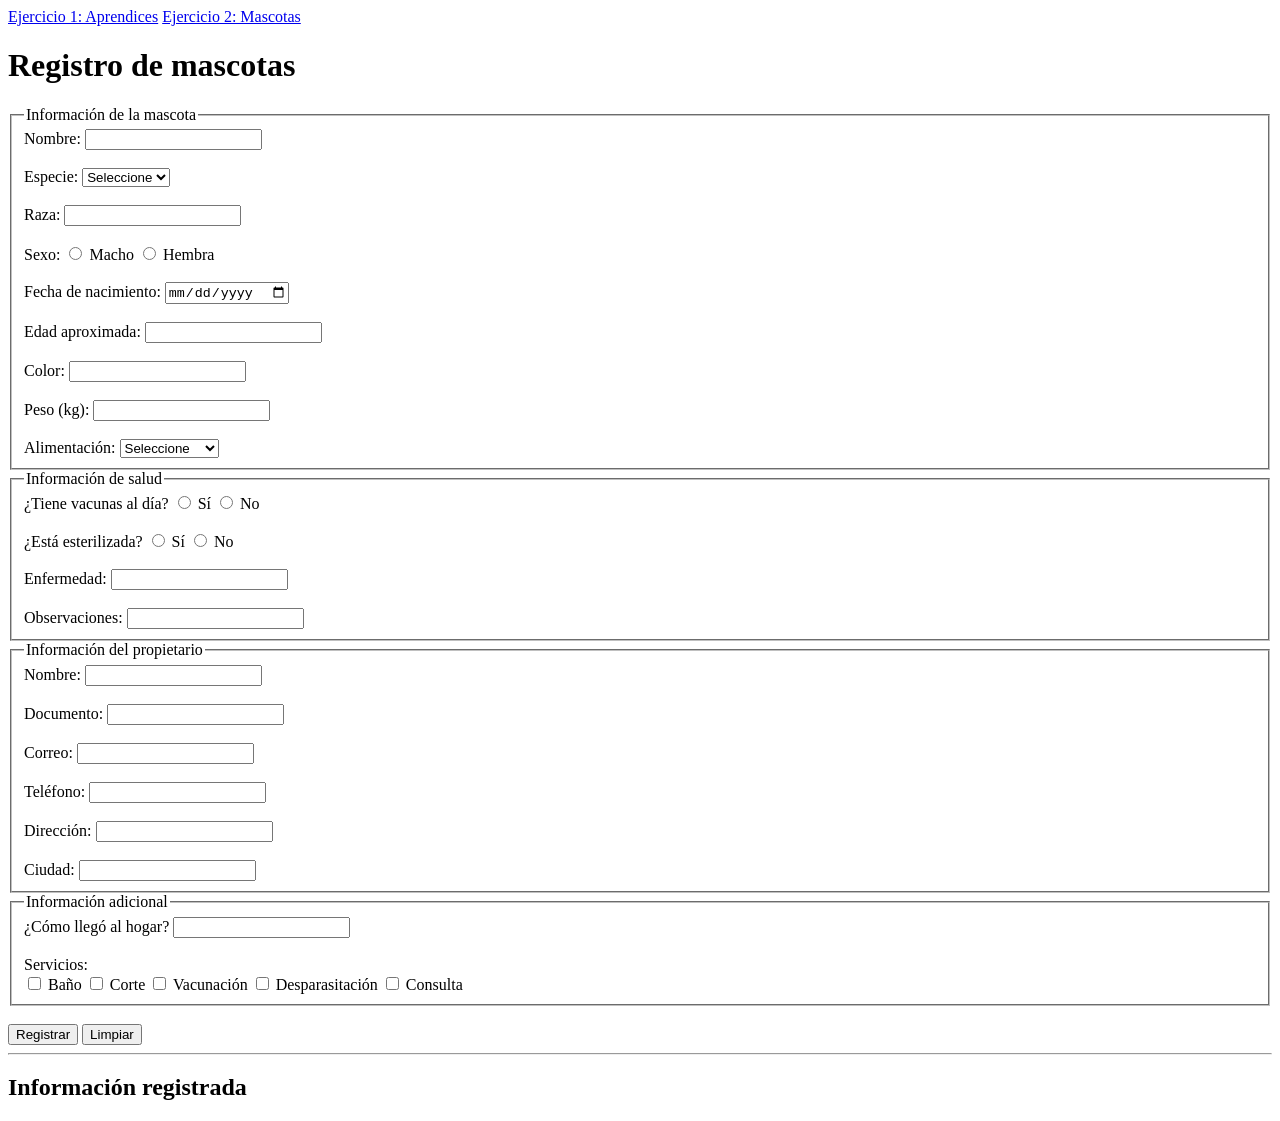
==== ejercicio2.html @ 54dd72d9 "Add files via upload" ====
<!DOCTYPE html>
<html lang="es">
<head>
  <meta charset="UTF-8">
  <meta name="viewport" content="width=device-width, initial-scale=1.0">
  <title>Registro de mascotas</title>
  <link rel="stylesheet" href="css/estilos.css">
</head>
<body>
  <nav>
    <a href="index.html">Ejercicio 1: Aprendices</a>
    <a href="ejercicio2.html">Ejercicio 2: Mascotas</a>
  </nav>

  <h1>Registro de mascotas</h1>

  <form id="formulario">
    <fieldset>
      <legend>Información de la mascota</legend>
      <label>Nombre:
        <input type="text" name="nombre" required>
      </label><br><br>
      <label>Especie:
        <select name="especie" required>
          <option value="">Seleccione</option>
          <option>Perro</option>
          <option>Gato</option>
          <option>Ave</option>
          <option>Conejo</option>
          <option>Otro</option>
        </select>
      </label><br><br>
      <label>Raza: <input type="text" name="raza"></label><br><br>
      <span>Sexo:</span>
      <label><input type="radio" name="sexo" value="Macho"> Macho</label>
      <label><input type="radio" name="sexo" value="Hembra"> Hembra</label><br><br>
      <label>Fecha de nacimiento: <input type="date" name="fechaNacimiento"></label><br><br>
      <label>Edad aproximada: <input type="number" name="edad" min="0"></label><br><br>
      <label>Color: <input type="text" name="color"></label><br><br>
      <label>Peso (kg): <input type="number" name="peso" min="0" step="0.1"></label><br><br>
      <label>Alimentación:
        <select name="alimentacion">
          <option value="">Seleccione</option>
          <option>Concentrado</option>
          <option>Natural</option>
          <option>Mixta</option>
        </select>
      </label>
    </fieldset>

    <fieldset>
      <legend>Información de salud</legend>
      <span>¿Tiene vacunas al día?</span>
      <label><input type="radio" name="vacunas" value="Sí"> Sí</label>
      <label><input type="radio" name="vacunas" value="No"> No</label><br><br>
      <span>¿Está esterilizada?</span>
      <label><input type="radio" name="esterilizada" value="Sí"> Sí</label>
      <label><input type="radio" name="esterilizada" value="No"> No</label><br><br>
      <label>Enfermedad: <input type="text" name="enfermedad"></label><br><br>
      <label>Observaciones: <input type="text" name="observaciones"></label>
    </fieldset>

    <fieldset>
      <legend>Información del propietario</legend>
      <label>Nombre: <input type="text" name="propietario" required></label><br><br>
      <label>Documento: <input type="number" name="documento"></label><br><br>
      <label>Correo: <input type="email" name="correo" required></label><br><br>
      <label>Teléfono: <input type="tel" name="telefono"></label><br><br>
      <label>Dirección: <input type="text" name="direccion"></label><br><br>
      <label>Ciudad: <input type="text" name="ciudad"></label>
    </fieldset>

    <fieldset>
      <legend>Información adicional</legend>
      <label>¿Cómo llegó al hogar?
        <!-- (campo incompleto en las capturas; se deja como texto libre) -->
        <input type="text" name="comoLlego">
      </label>
      <!-- Nota: el tutorial menciona que se pueden marcar varios servicios.
           Se agregan checkboxes con el mismo name para que FormData los agrupe. -->
      <br><br>
      <span>Servicios:</span><br>
      <label><input type="checkbox" name="servicios" value="Baño"> Baño</label>
      <label><input type="checkbox" name="servicios" value="Corte"> Corte</label>
      <label><input type="checkbox" name="servicios" value="Vacunación"> Vacunación</label>
      <label><input type="checkbox" name="servicios" value="Desparasitación"> Desparasitación</label>
      <label><input type="checkbox" name="servicios" value="Consulta"> Consulta</label>
    </fieldset>

    <br>
    <button type="submit">Registrar</button>
    <button type="reset">Limpiar</button>
  </form>

  <hr>
  <h2>Información registrada</h2>
  <div id="resultado"></div>

  <script src="JS/app2.js"></script>
</body>
</html>
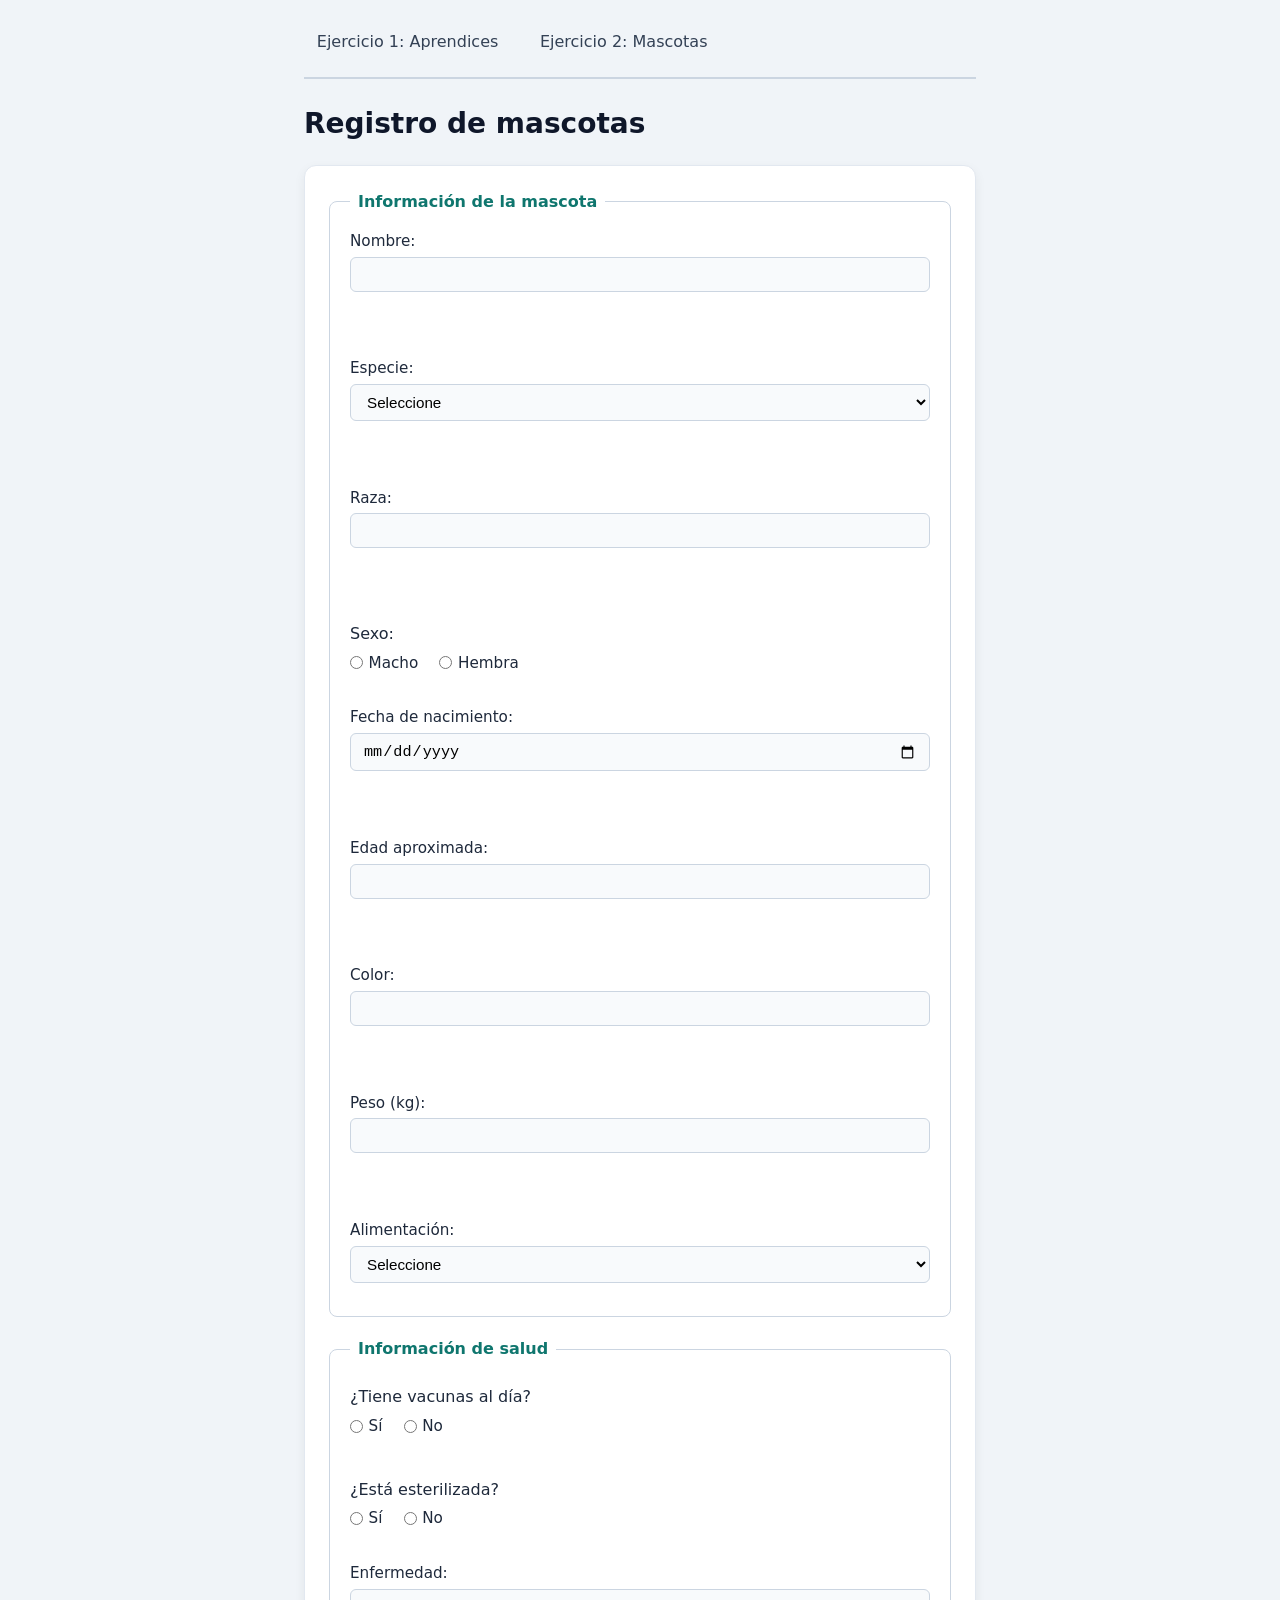
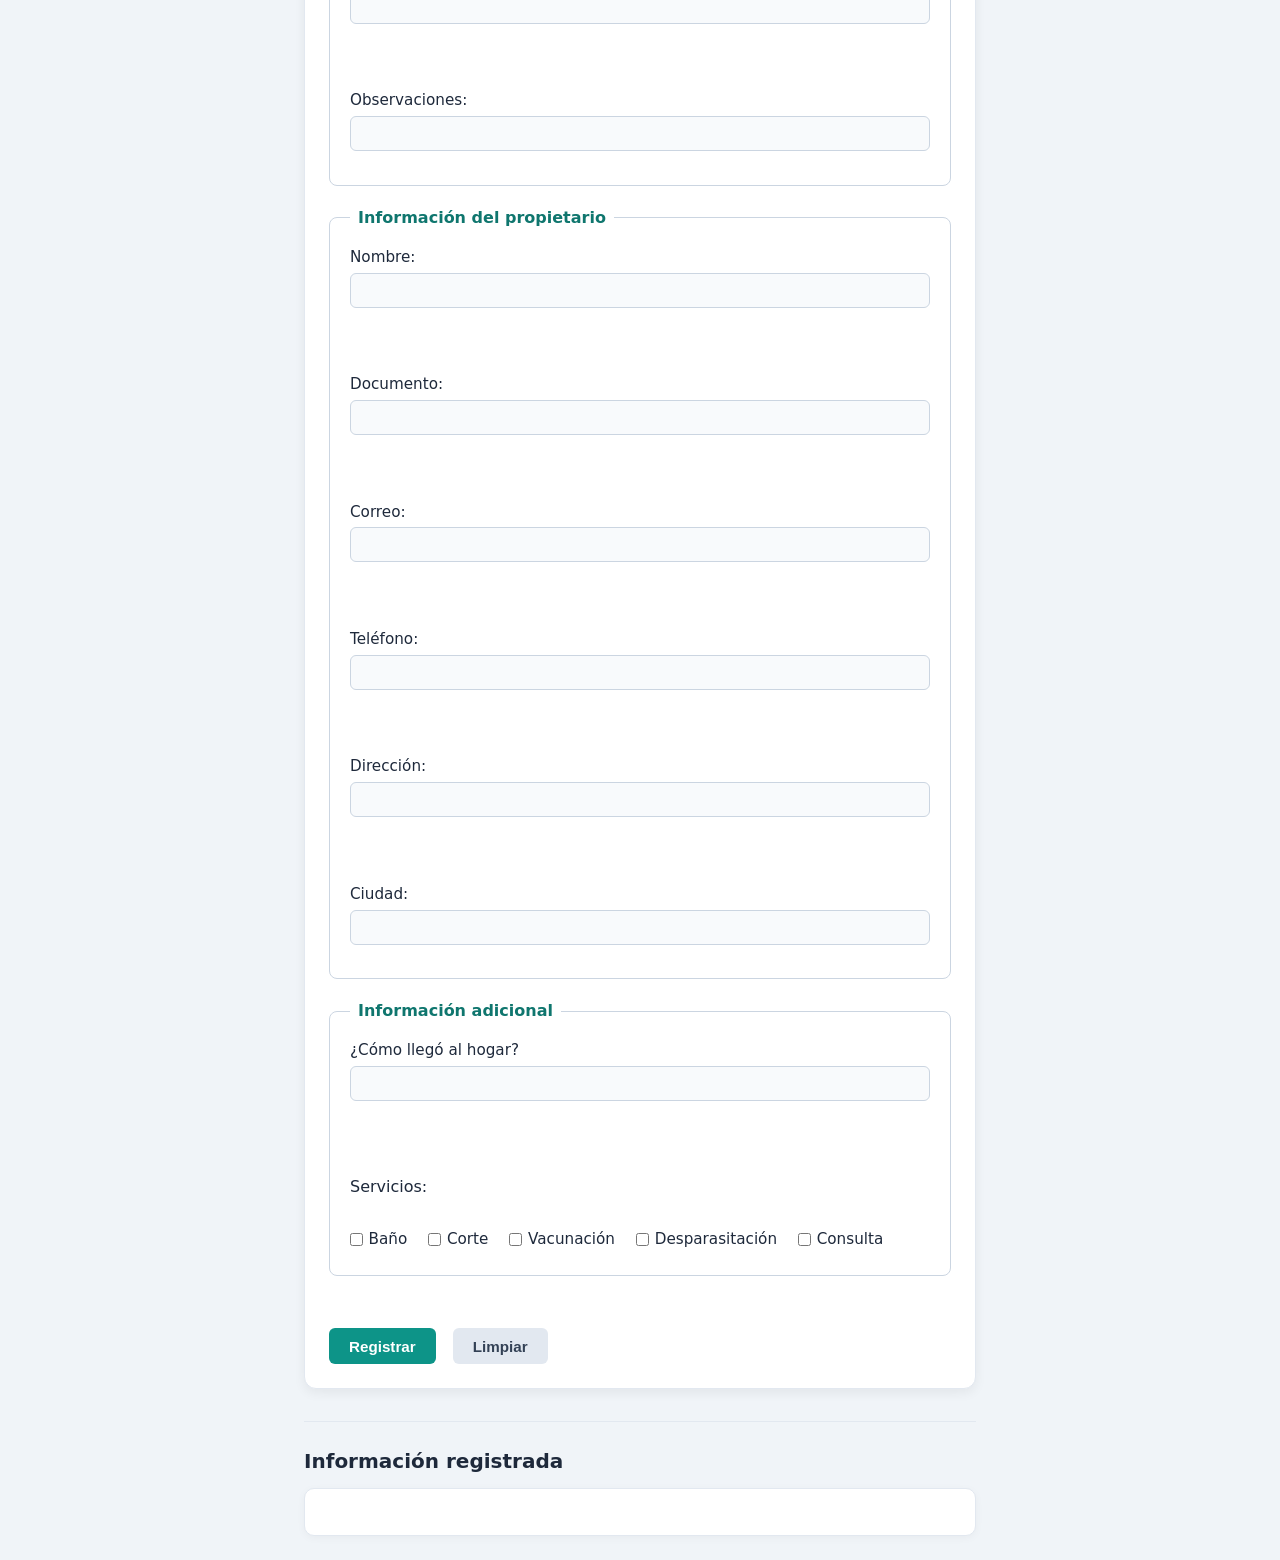
==== commit 36c074c5: "Fix stylesheet and script path in ejercicio2.html" ====
--- a/ejercicio2.html
+++ b/ejercicio2.html
@@ -4,7 +4,7 @@
   <meta charset="UTF-8">
   <meta name="viewport" content="width=device-width, initial-scale=1.0">
   <title>Registro de mascotas</title>
-  <link rel="stylesheet" href="css/estilos.css">
+  <link rel="stylesheet" href="estilos.css">
 </head>
 <body>
   <nav>
@@ -96,6 +96,6 @@
   <h2>Información registrada</h2>
   <div id="resultado"></div>
 
-  <script src="JS/app2.js"></script>
+  <script src="app2.js"></script>
 </body>
 </html>
--- a/estilos.css
+++ b/estilos.css
@@ -0,0 +1,222 @@
+/* Reset básico y tipografía */
+* {
+  box-sizing: border-box;
+  margin: 0;
+  padding: 0;
+}
+
+body {
+  font-family: "Segoe UI", system-ui, -apple-system, sans-serif;
+  background: #f0f4f8;
+  color: #1e293b;
+  line-height: 1.5;
+  padding: 1.5rem;
+  max-width: 720px;
+  margin: 0 auto;
+}
+
+/* Navegación */
+nav {
+  display: flex;
+  gap: 1rem;
+  margin-bottom: 1.5rem;
+  padding-bottom: 1rem;
+  border-bottom: 2px solid #cbd5e1;
+}
+
+nav a {
+  text-decoration: none;
+  color: #334155;
+  font-weight: 500;
+  padding: 0.4rem 0.8rem;
+  border-radius: 6px;
+  transition: background 0.2s, color 0.2s;
+}
+
+nav a:hover {
+  background: #e2e8f0;
+  color: #0f172a;
+}
+
+/* Títulos */
+h1 {
+  font-size: 1.75rem;
+  margin-bottom: 1.25rem;
+  color: #0f172a;
+}
+
+h2 {
+  font-size: 1.25rem;
+  margin: 1.5rem 0 0.75rem;
+  color: #1e293b;
+}
+
+/* Formulario */
+form {
+  background: #ffffff;
+  border-radius: 12px;
+  padding: 1.5rem;
+  box-shadow: 0 4px 12px rgba(0, 0, 0, 0.06);
+  border: 1px solid #e2e8f0;
+}
+
+fieldset {
+  border: 1px solid #cbd5e1;
+  border-radius: 8px;
+  padding: 1rem 1.25rem;
+  margin-bottom: 1.25rem;
+}
+
+legend {
+  font-weight: 600;
+  color: #0f766e;
+  padding: 0 0.5rem;
+}
+
+label {
+  display: block;
+  margin-bottom: 0.35rem;
+  font-size: 0.95rem;
+}
+
+/* Inputs, select y textarea */
+input[type="text"],
+input[type="email"],
+input[type="number"],
+input[type="tel"],
+input[type="date"],
+select {
+  width: 100%;
+  padding: 0.5rem 0.75rem;
+  margin-top: 0.25rem;
+  margin-bottom: 0.75rem;
+  border: 1px solid #cbd5e1;
+  border-radius: 6px;
+  font-size: 0.95rem;
+  background: #f8fafc;
+  transition: border-color 0.2s, box-shadow 0.2s;
+}
+
+input:focus,
+select:focus {
+  outline: none;
+  border-color: #0d9488;
+  box-shadow: 0 0 0 3px rgba(13, 148, 136, 0.15);
+  background: #fff;
+}
+
+/* Radios y checkboxes en línea */
+input[type="radio"],
+input[type="checkbox"] {
+  margin-right: 0.35rem;
+  accent-color: #0d9488;
+}
+
+label:has(input[type="radio"]),
+label:has(input[type="checkbox"]) {
+  display: inline-flex;
+  align-items: center;
+  margin-right: 1rem;
+  margin-bottom: 0.5rem;
+  font-weight: 400;
+}
+
+span {
+  display: block;
+  font-weight: 500;
+  margin-bottom: 0.35rem;
+  margin-top: 0.5rem;
+}
+
+/* Botones */
+button {
+  padding: 0.6rem 1.25rem;
+  border: none;
+  border-radius: 6px;
+  font-size: 0.95rem;
+  font-weight: 600;
+  cursor: pointer;
+  margin-right: 0.75rem;
+  margin-top: 0.5rem;
+  transition: background 0.2s, transform 0.1s;
+}
+
+button[type="submit"] {
+  background: #0d9488;
+  color: white;
+}
+
+button[type="submit"]:hover {
+  background: #0f766e;
+}
+
+button[type="reset"] {
+  background: #e2e8f0;
+  color: #334155;
+}
+
+button[type="reset"]:hover {
+  background: #cbd5e1;
+}
+
+button:active {
+  transform: scale(0.98);
+}
+
+/* Separador y resultado */
+hr {
+  border: none;
+  border-top: 1px solid #e2e8f0;
+  margin: 2rem 0 1rem;
+}
+
+#resultado {
+  background: #ffffff;
+  border-radius: 10px;
+  padding: 1.25rem;
+  border: 1px solid #e2e8f0;
+  box-shadow: 0 2px 8px rgba(0, 0, 0, 0.04);
+  min-height: 3rem;
+}
+
+#resultado p {
+  padding: 0.4rem 0;
+  border-bottom: 1px solid #f1f5f9;
+}
+
+#resultado p:last-child {
+  border-bottom: none;
+}
+
+/* Tabla para mascotas (app2.js) */
+#resultado table {
+  width: 100%;
+  border-collapse: collapse;
+}
+
+#resultado td {
+  padding: 0.5rem 0.75rem;
+  border-bottom: 1px solid #f1f5f9;
+}
+
+#resultado td:first-child {
+  font-weight: 600;
+  color: #0f766e;
+  width: 40%;
+}
+
+/* Responsive */
+@media (max-width: 520px) {
+  body {
+    padding: 1rem;
+  }
+
+  form {
+    padding: 1rem;
+  }
+
+  nav {
+    flex-direction: column;
+    gap: 0.5rem;
+  }
+}
